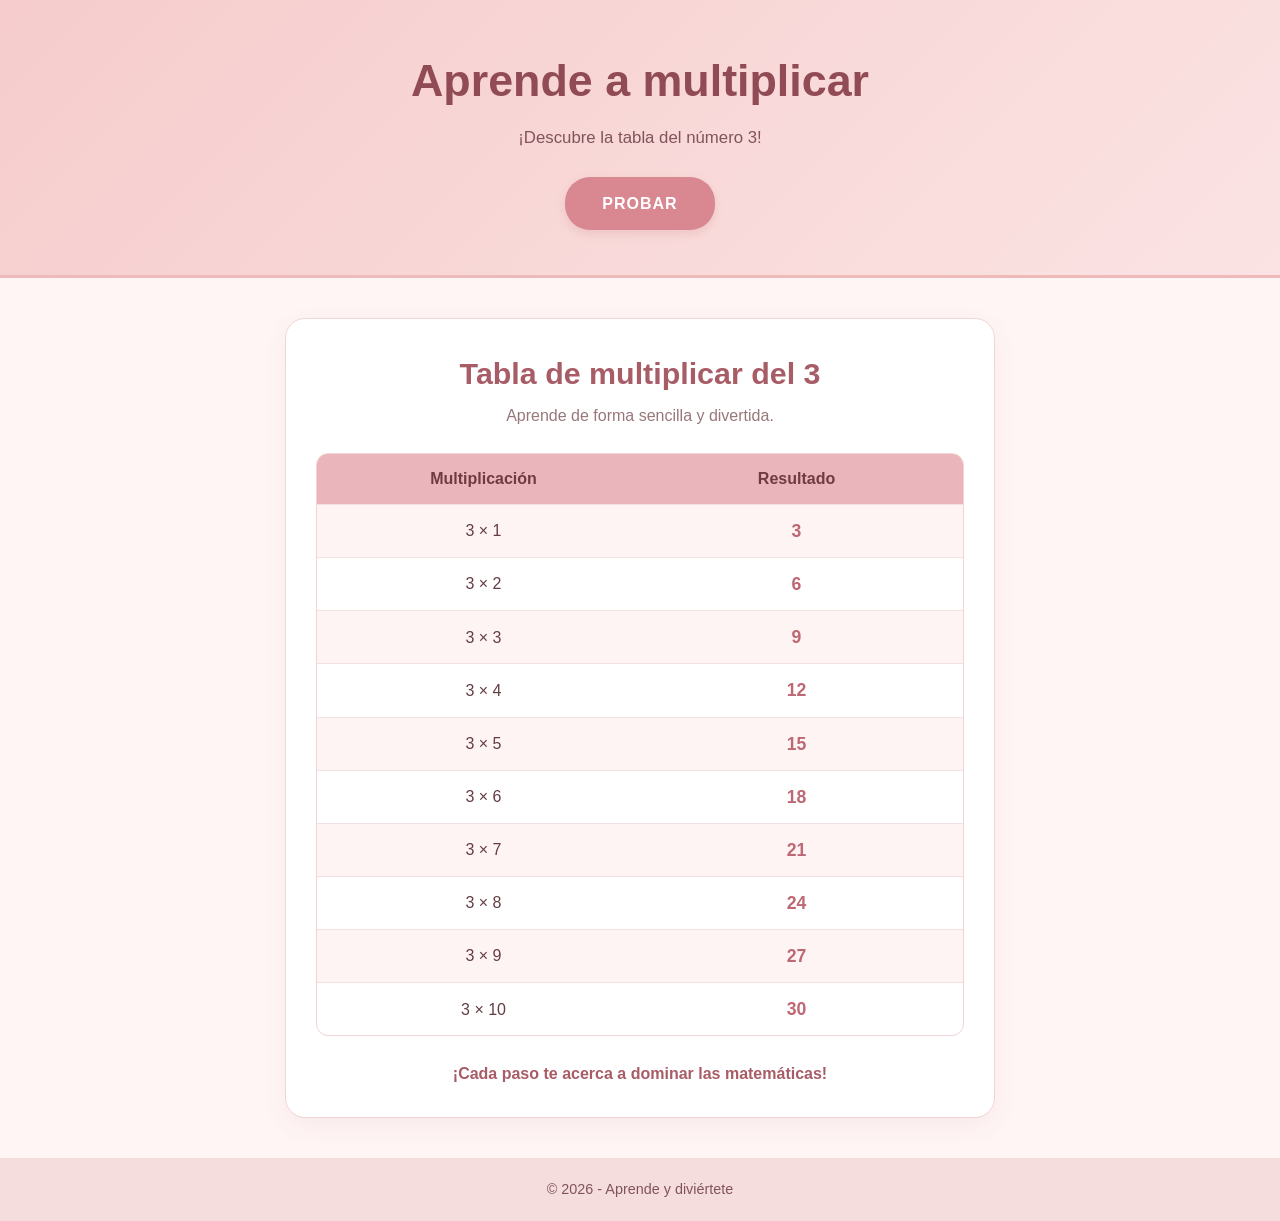
==== Tablas/multiplicar.html @ 6c3138e3 "base lista con IA" ====
<!DOCTYPE html>
<html lang="es">
<head>
    <meta charset="UTF-8">
    <meta name="viewport" content="width=device-width, initial-scale=1.0">
    <title>Tabla del 3</title>
    <link rel="stylesheet" href="multiplicar.css">
</head>
<body>

    <header class="encabezado">
        <h1>Aprende a multiplicar</h1>
        <p>¡Descubre la tabla del número 3!</p>

        <a href="#tabla" class="boton-probar">PROBAR</a>
    </header>

    <main class="contenedor">
        <section class="tarjeta" id="tabla">
            <h2>Tabla de multiplicar del 3</h2>
            <p class="descripcion">
                Aprende de forma sencilla y divertida.
            </p>

            <div class="tabla">
                <div class="fila fila-titulo">
                    <span>Multiplicación</span>
                    <span>Resultado</span>
                </div>

                <div class="fila">
                    <span>3 × 1</span>
                    <span class="resultado">3</span>
                </div>

                <div class="fila">
                    <span>3 × 2</span>
                    <span class="resultado">6</span>
                </div>

                <div class="fila">
                    <span>3 × 3</span>
                    <span class="resultado">9</span>
                </div>

                <div class="fila">
                    <span>3 × 4</span>
                    <span class="resultado">12</span>
                </div>

                <div class="fila">
                    <span>3 × 5</span>
                    <span class="resultado">15</span>
                </div>

                <div class="fila">
                    <span>3 × 6</span>
                    <span class="resultado">18</span>
                </div>

                <div class="fila">
                    <span>3 × 7</span>
                    <span class="resultado">21</span>
                </div>

                <div class="fila">
                    <span>3 × 8</span>
                    <span class="resultado">24</span>
                </div>

                <div class="fila">
                    <span>3 × 9</span>
                    <span class="resultado">27</span>
                </div>

                <div class="fila">
                    <span>3 × 10</span>
                    <span class="resultado">30</span>
                </div>
            </div>

            <p class="mensaje">
                ¡Cada paso te acerca a dominar las matemáticas!
            </p>
        </section>
    </main>

    <footer class="pie">
        <p>© 2026 - Aprende y diviértete</p>
    </footer>

</body>
</html>
---- Tablas/multiplicar.css ----
/* Configuración general */
* {
    margin: 0;
    padding: 0;
    box-sizing: border-box;
}

html {
    scroll-behavior: smooth;
}

body {
    font-family: Arial, Helvetica, sans-serif;
    background-color: #fff5f5;
    color: #633d42;
    line-height: 1.6;
}

/* Encabezado */
.encabezado {
    background: linear-gradient(135deg, #f6cccc, #fbe3e3);
    text-align: center;
    padding: 45px 20px;
    border-bottom: 3px solid #efbaba;
}

.encabezado h1 {
    font-size: clamp(1.8rem, 5vw, 2.8rem);
    color: #914b55;
    margin-bottom: 8px;
}

.encabezado p {
    font-size: 1.05rem;
    margin-bottom: 25px;
    color: #80545a;
}

/* Botón PROBAR */
.boton-probar {
    display: inline-block;
    background-color: #d98791;
    color: white;
    text-decoration: none;
    padding: 12px 35px;
    border-radius: 25px;
    font-weight: bold;
    letter-spacing: 1px;
    border: 2px solid transparent;
    box-shadow: 0 4px 10px #d9a0a055;
    transition: all 0.3s ease;
}

.boton-probar:hover {
    background-color: #c76f7b;
    transform: translateY(-3px);
    box-shadow: 0 7px 14px #d9a0a077;
}

.boton-probar:focus-visible {
    outline: 3px solid #914b55;
    outline-offset: 4px;
}

/* Contenedor principal */
.contenedor {
    width: 100%;
    max-width: 750px;
    margin: 40px auto;
    padding: 0 20px;
}

/* Tarjeta de la tabla */
.tarjeta {
    background-color: #ffffff;
    padding: 30px;
    border-radius: 20px;
    border: 1px solid #f1d5d7;
    box-shadow: 0 8px 25px #a75c6512;
}

.tarjeta h2 {
    color: #a75c66;
    text-align: center;
    font-size: clamp(1.35rem, 4vw, 1.9rem);
    margin-bottom: 5px;
}

.descripcion {
    text-align: center;
    color: #98777b;
    margin-bottom: 25px;
}

/* Tabla */
.tabla {
    width: 100%;
    overflow: hidden;
    border: 1px solid #f0d4d6;
    border-radius: 12px;
}

.fila {
    display: grid;
    grid-template-columns: 1fr 1fr;
    text-align: center;
    align-items: center;
    padding: 12px 10px;
    border-bottom: 1px solid #f3e0e1;
    transition: background-color 0.2s ease;
}

.fila:last-child {
    border-bottom: none;
}

.fila:nth-child(even) {
    background-color: #fff4f4;
}

.fila:hover:not(.fila-titulo) {
    background-color: #fbe2e4;
}

.fila-titulo {
    background-color: #eab5bb;
    color: #713b43;
    font-weight: bold;
}

.resultado {
    color: #bd6874;
    font-weight: bold;
    font-size: 1.1rem;
}

/* Mensaje final */
.mensaje {
    margin-top: 25px;
    text-align: center;
    color: #a75c66;
    font-weight: bold;
}

/* Pie de página */
.pie {
    background-color: #f6dddd;
    color: #80545a;
    text-align: center;
    padding: 20px;
    font-size: 0.9rem;
}

/* Diseño responsive para celulares */
@media (max-width: 600px) {
    .encabezado {
        padding: 35px 15px;
    }

    .contenedor {
        margin: 25px auto;
        padding: 0 12px;
    }

    .tarjeta {
        padding: 18px 12px;
        border-radius: 15px;
    }

    .fila {
        padding: 11px 6px;
        font-size: 0.95rem;
    }

    .resultado {
        font-size: 1rem;
    }

    .mensaje {
        font-size: 0.9rem;
    }
}

/* Ajustes para pantallas muy pequeñas */
@media (max-width: 350px) {
    .fila {
        font-size: 0.85rem;
        padding: 10px 4px;
    }

    .boton-probar {
        padding: 10px 28px;
    }
}

/* Respeta la preferencia de movimiento reducido */
@media (prefers-reduced-motion: reduce) {
    html {
        scroll-behavior: auto;
    }

    *,
    *::before,
    *::after {
        transition: none !important;
        transform: none !important;
    }
}
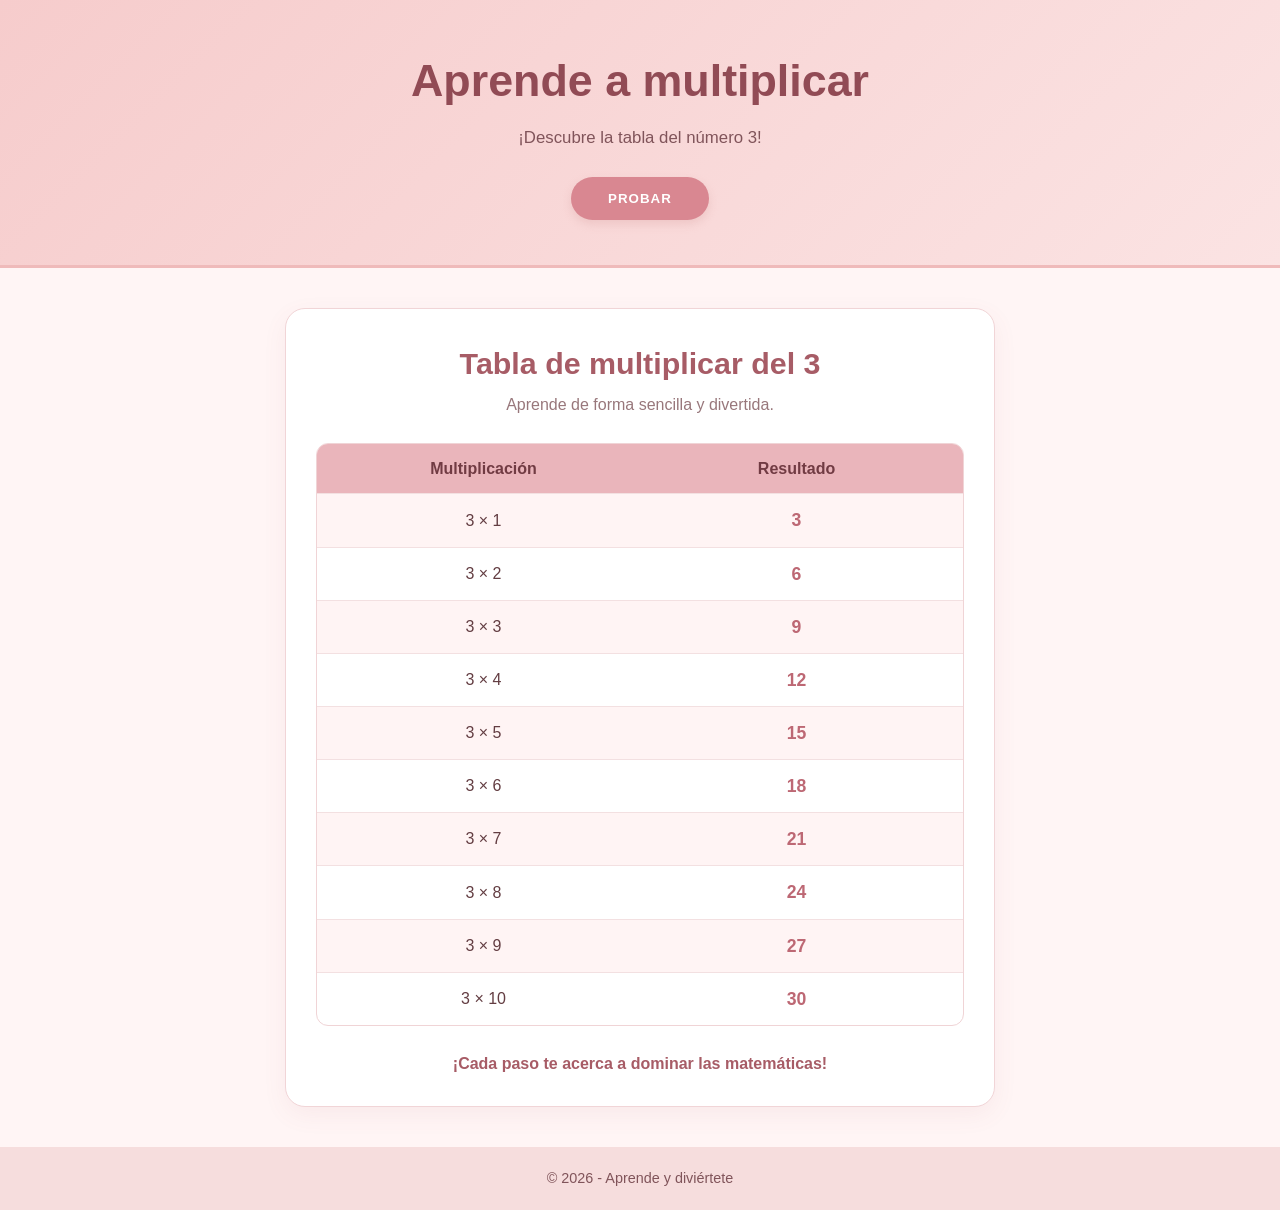
==== commit 9259d1c0: "botón probar funcionando" ====
--- a/Tablas/multiplicar.html
+++ b/Tablas/multiplicar.html
@@ -13,10 +13,10 @@
         <h1>Aprende a multiplicar</h1>
         <p>¡Descubre la tabla del número 3!</p>
 
-        <a href="#tabla" class="boton-probar">PROBAR</a>
+        <button class="boton-probar" onclick="generarTablas()">PROBAR</button>
     </header>
 
-    <main class="contenedor">
+    <main class="contenedor" id="mensaje">
         <section class="tarjeta" id="tabla">
             <h2>Tabla de multiplicar del 3</h2>
             <p class="descripcion">
@@ -90,5 +90,6 @@
         <p>© 2026 - Aprende y diviértete</p>
     </footer>
 
+    <script src="multiplicar.js"></script>
 </body>
 </html>
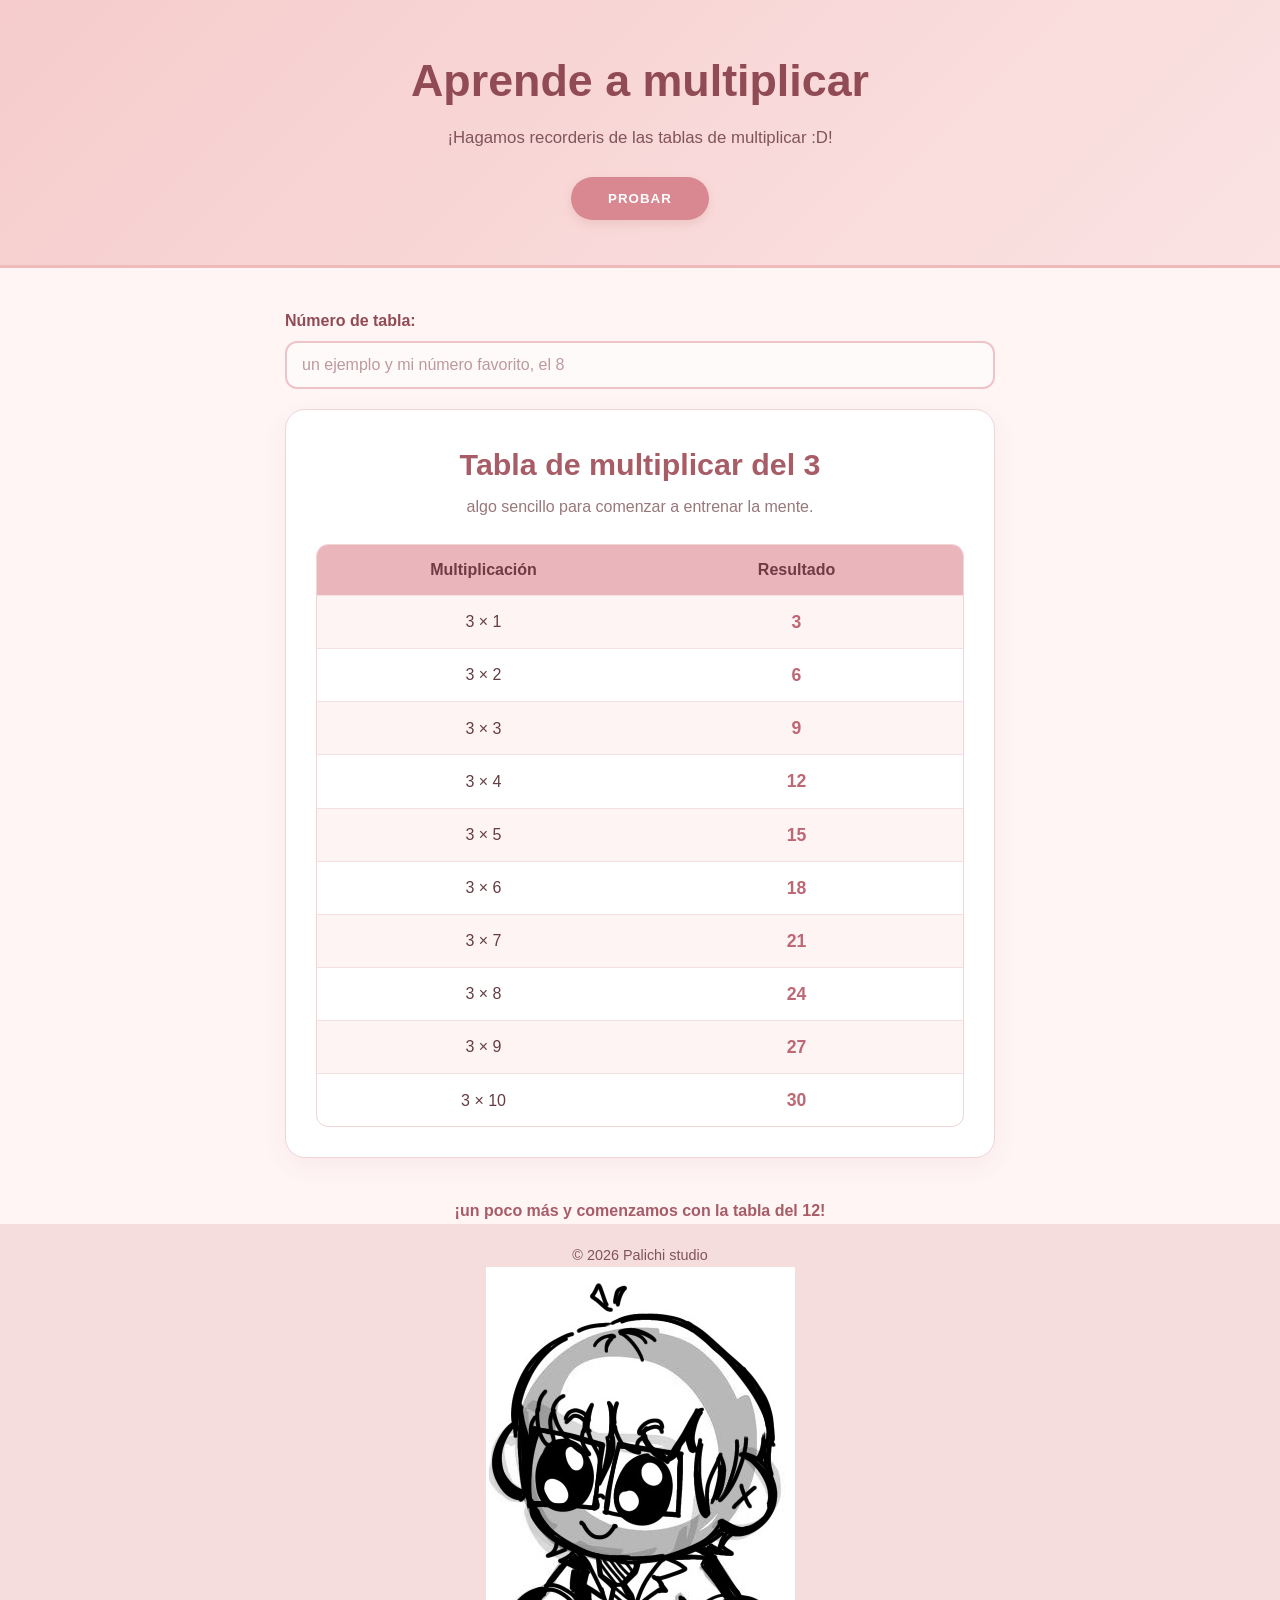
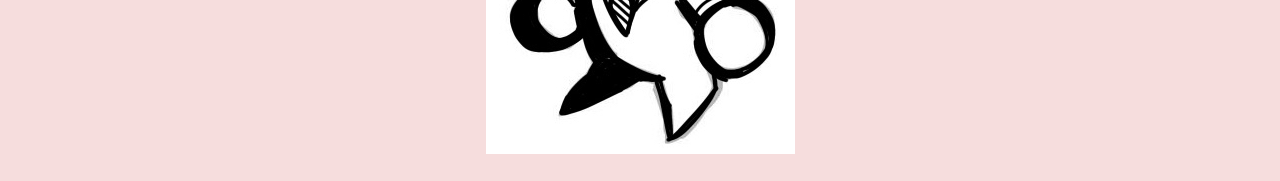
==== commit c78fb801: "página finalizada" ====
--- a/Tablas/multiplicar.html
+++ b/Tablas/multiplicar.html
@@ -11,16 +11,27 @@
 
     <header class="encabezado">
         <h1>Aprende a multiplicar</h1>
-        <p>¡Descubre la tabla del número 3!</p>
+        <p>¡Hagamos recorderis de las tablas de multiplicar :D!</p>
 
         <button class="boton-probar" onclick="generarTablas()">PROBAR</button>
     </header>
 
-    <main class="contenedor" id="mensaje">
-        <section class="tarjeta" id="tabla">
+    <main class="contenedor">
+        <div class="top" style="margin-bottom: 20px;">
+            <div class="grupo-input">
+              <label for="txtNumero">Número de tabla:</label>
+              <input 
+                 type="number" 
+                    id="txtNumero" 
+                    name="txtNumero" 
+                    placeholder="un ejemplo y mi número favorito, el 8"
+                >
+            </div>
+        </div>
+        <section class="tarjeta" id="mensaje" >
             <h2>Tabla de multiplicar del 3</h2>
             <p class="descripcion">
-                Aprende de forma sencilla y divertida.
+                algo sencillo para comenzar a entrenar la mente.
             </p>
 
             <div class="tabla">
@@ -80,15 +91,19 @@
                 </div>
             </div>
 
-            <p class="mensaje">
-                ¡Cada paso te acerca a dominar las matemáticas!
-            </p>
         </section>
     </main>
 
-    <footer class="pie">
-        <p>© 2026 - Aprende y diviértete</p>
-    </footer>
+            <p class="mensaje">
+
+                ¡un poco más y comenzamos con la tabla del 12!
+
+            </p>
+
+<footer class="pie">
+    <p>© 2026 Palichi studio</p>
+    <img src="palichi.png"/>
+</footer>
 
     <script src="multiplicar.js"></script>
 </body>
--- a/Tablas/multiplicar.css
+++ b/Tablas/multiplicar.css
@@ -151,6 +151,50 @@
     font-size: 0.9rem;
 }
 
+
+/* Caja de texto */
+.grupo-input {
+    width: 100%;
+    margin: 20px 0;
+}
+
+.grupo-input label {
+    display: block;
+    margin-bottom: 8px;
+    color: #914b55;
+    font-weight: bold;
+}
+
+.grupo-input input {
+    width: 100%;
+    padding: 13px 15px;
+    border: 2px solid #efc4c8;
+    border-radius: 12px;
+    background-color: #fffafa;
+    color: #633d42;
+    font-size: 16px;
+    outline: none;
+    transition: border-color 0.3s, box-shadow 0.3s;
+}
+
+.grupo-input input::placeholder {
+    color: #bd999e;
+}
+
+.grupo-input input:focus {
+    border-color: #d98791;
+    box-shadow: 0 0 0 4px #f6cccc66;
+    background-color: #ffffff;
+}
+
+/* Adaptación para celulares */
+@media (max-width: 600px) {
+    .grupo-input input {
+        padding: 12px;
+        font-size: 16px;
+    }
+}
+
 /* Diseño responsive para celulares */
 @media (max-width: 600px) {
     .encabezado {
